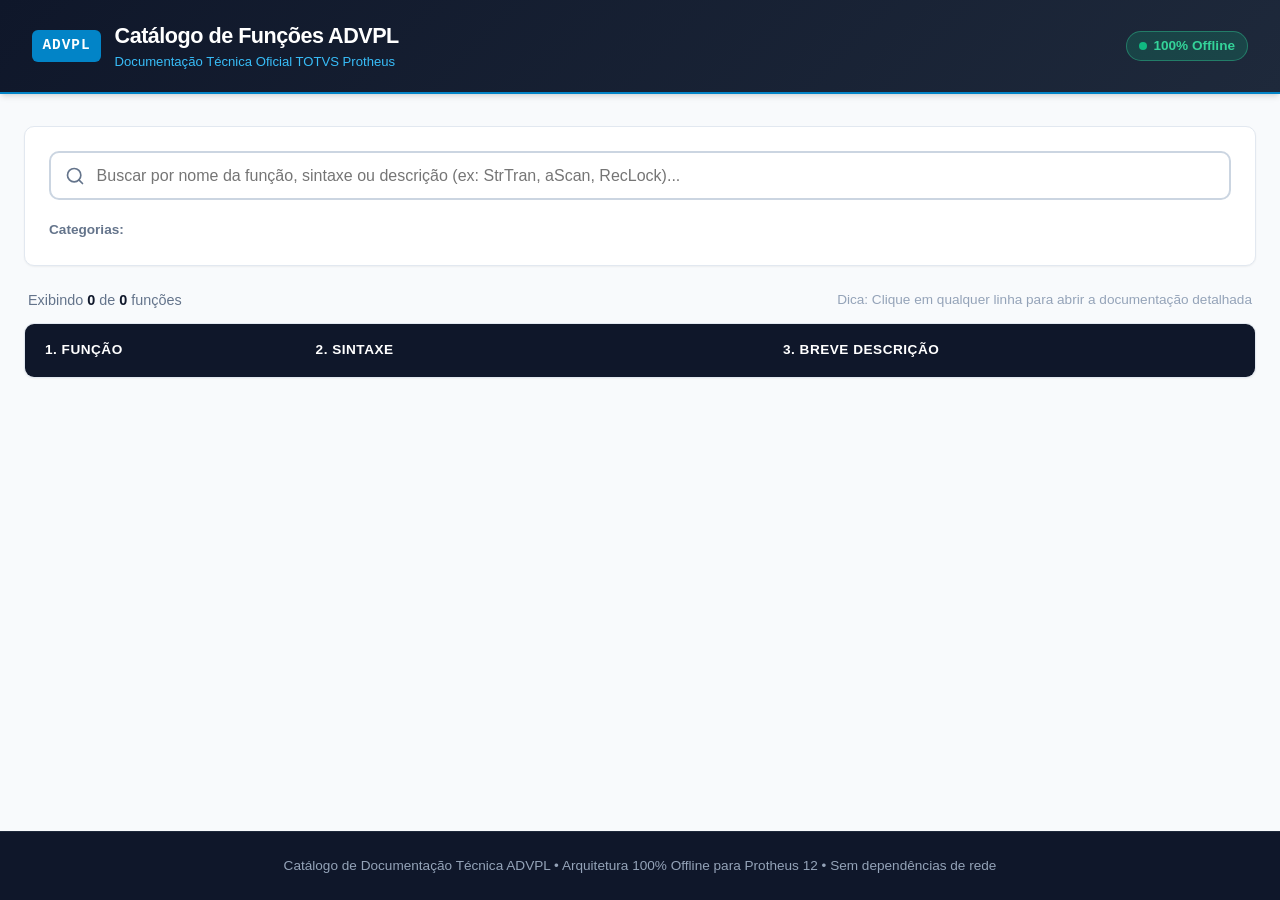
==== index.html @ 6c24a6a2 "adiciona redirecionamento GitHub Pages e lote 3 com 50 funcoes ADVPL (total 150)" ====
<!DOCTYPE html>
<html lang="pt-BR">
  <head>
    <meta charset="UTF-8" />
    <meta http-equiv="refresh" content="0; url=catalogo_advpl/" />
    <title>Catálogo de Funções ADVPL / TOTVS Protheus</title>
  </head>
  <body>
    <p>Redirecionando para o <a href="catalogo_advpl/">Catálogo ADVPL</a>...</p>
  </body>
</html>
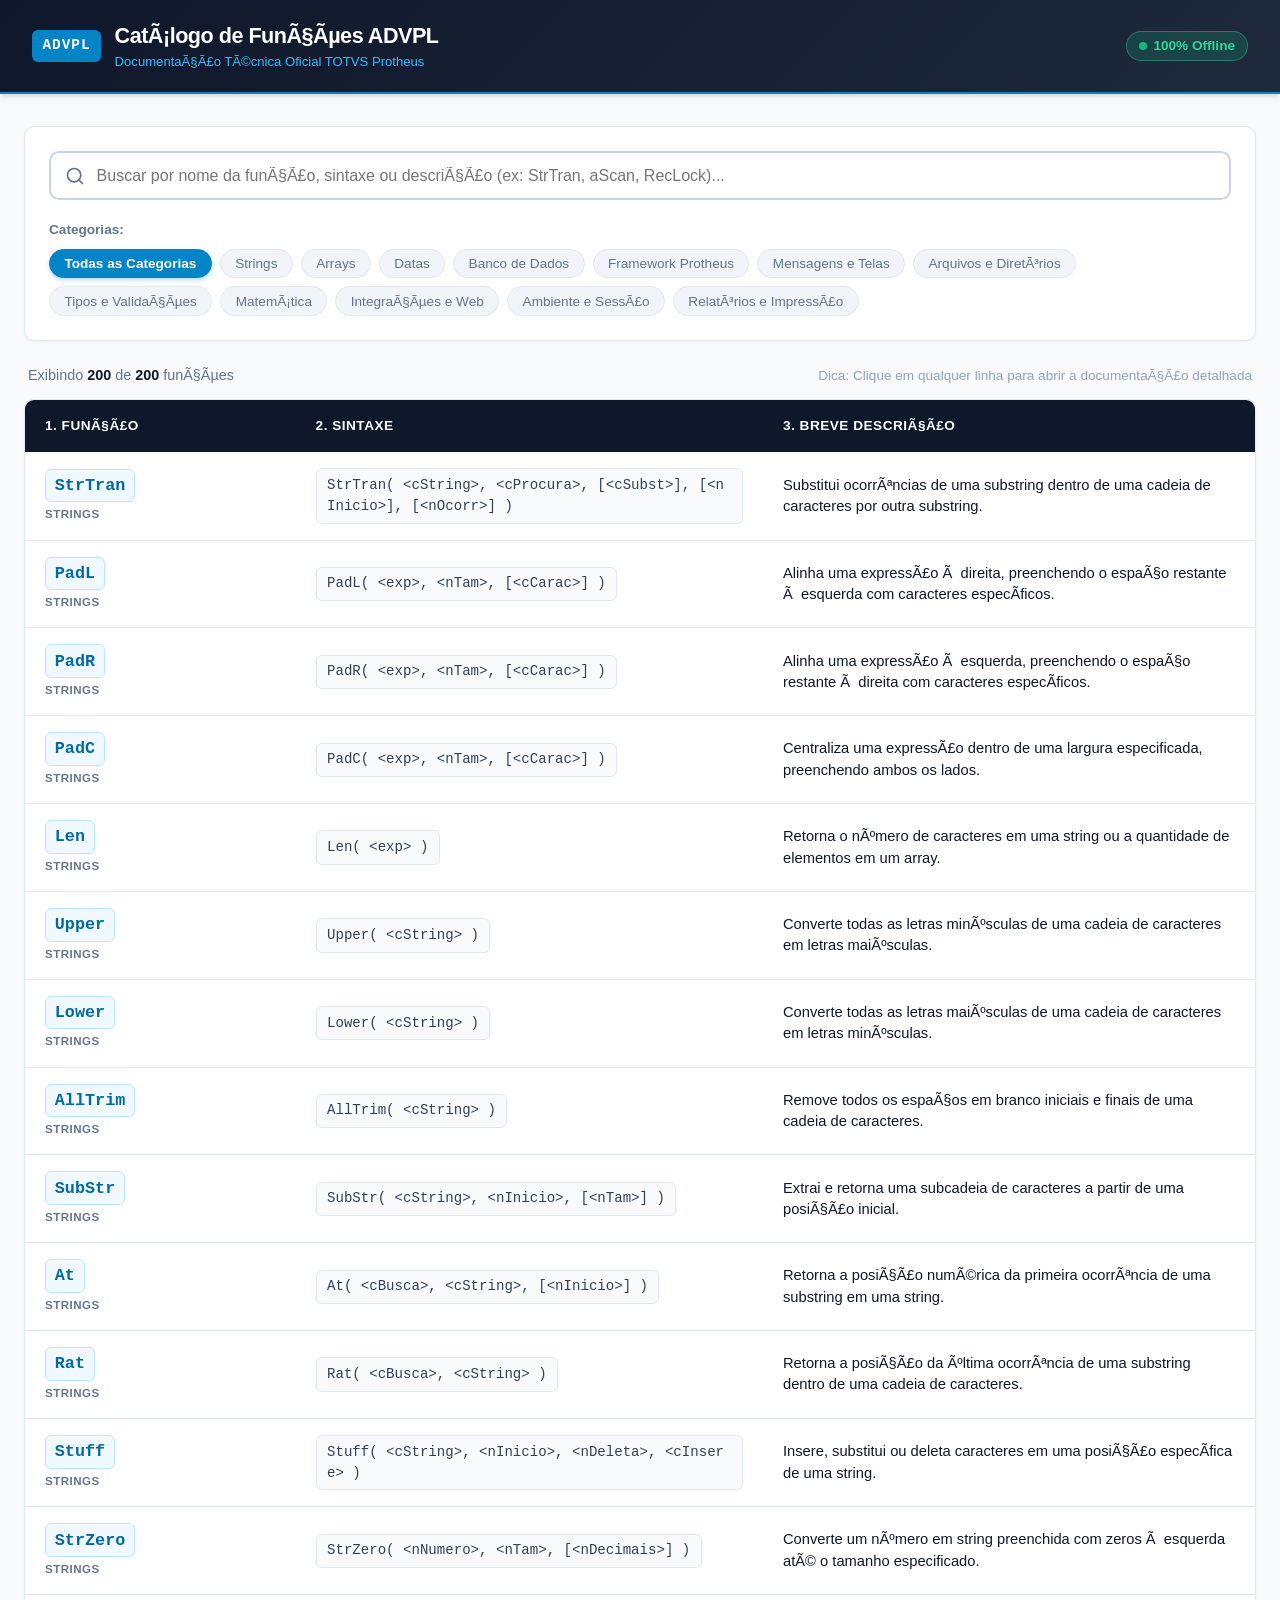
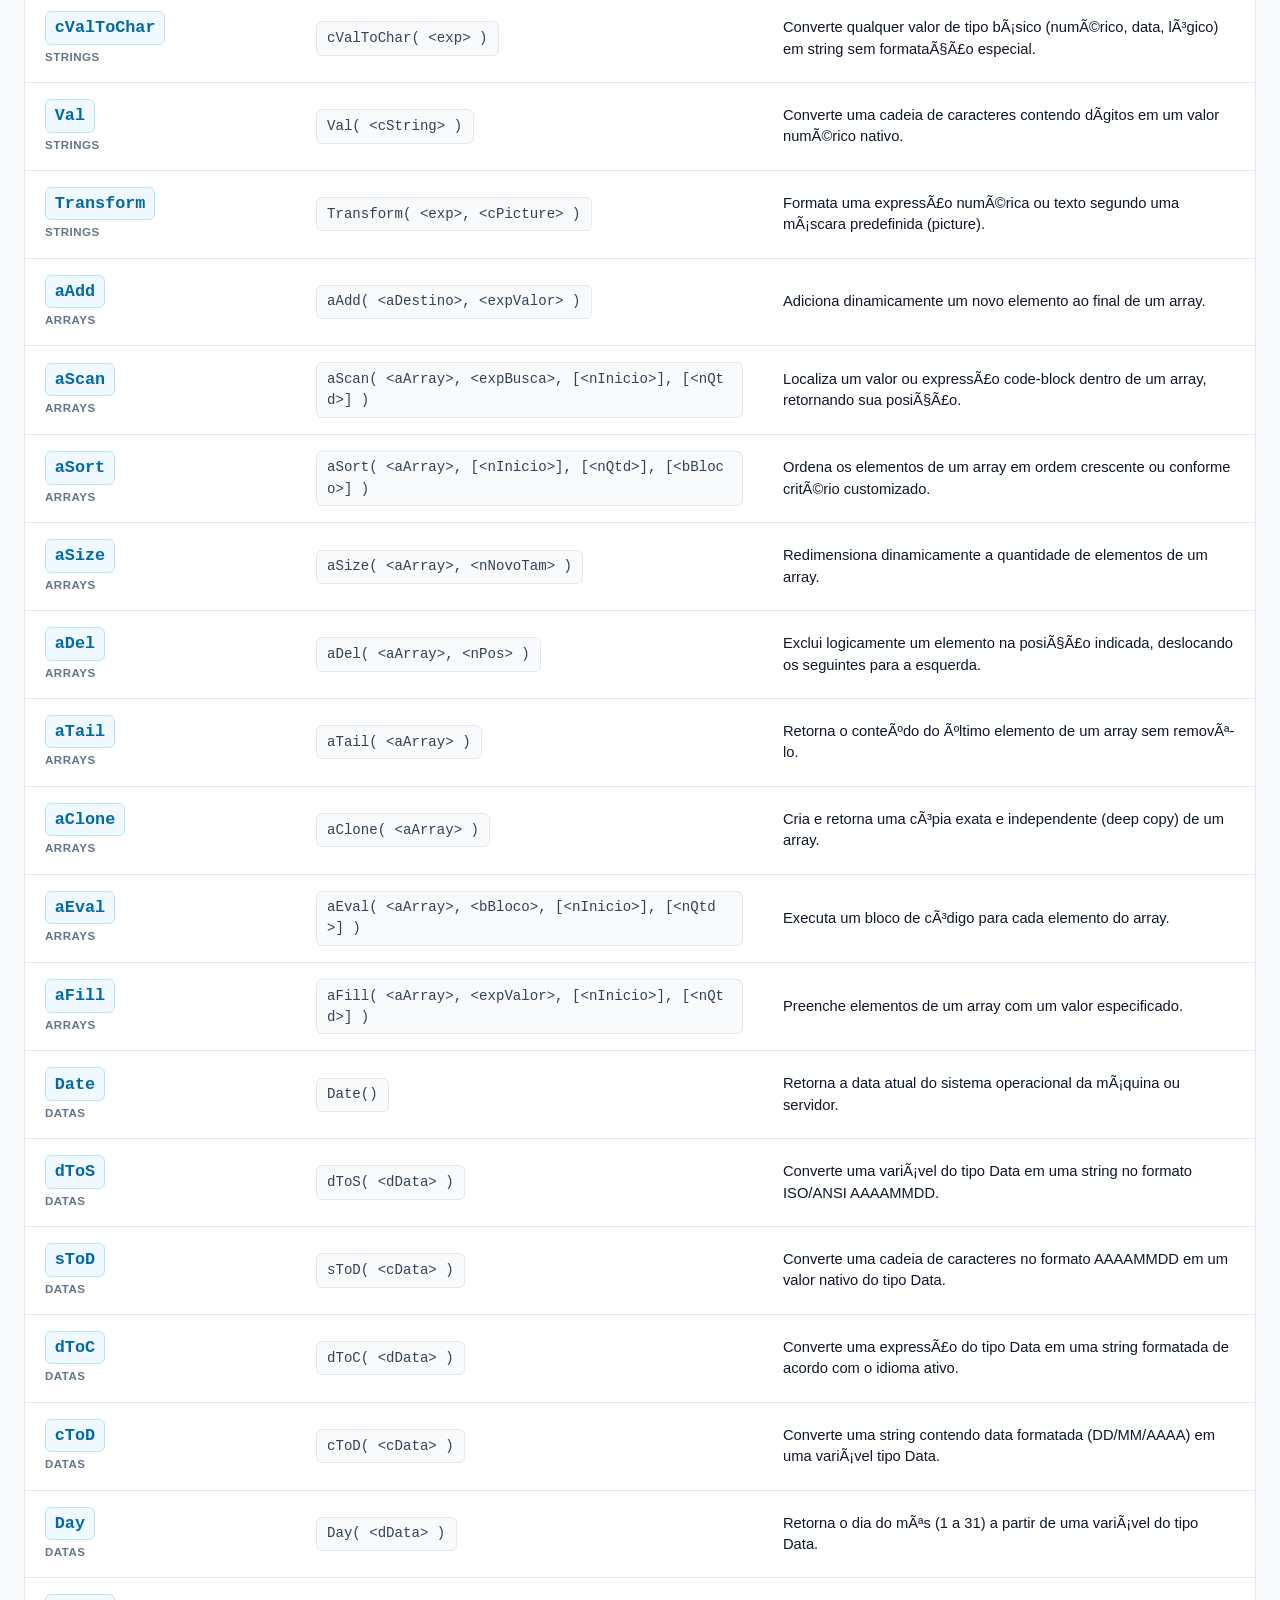
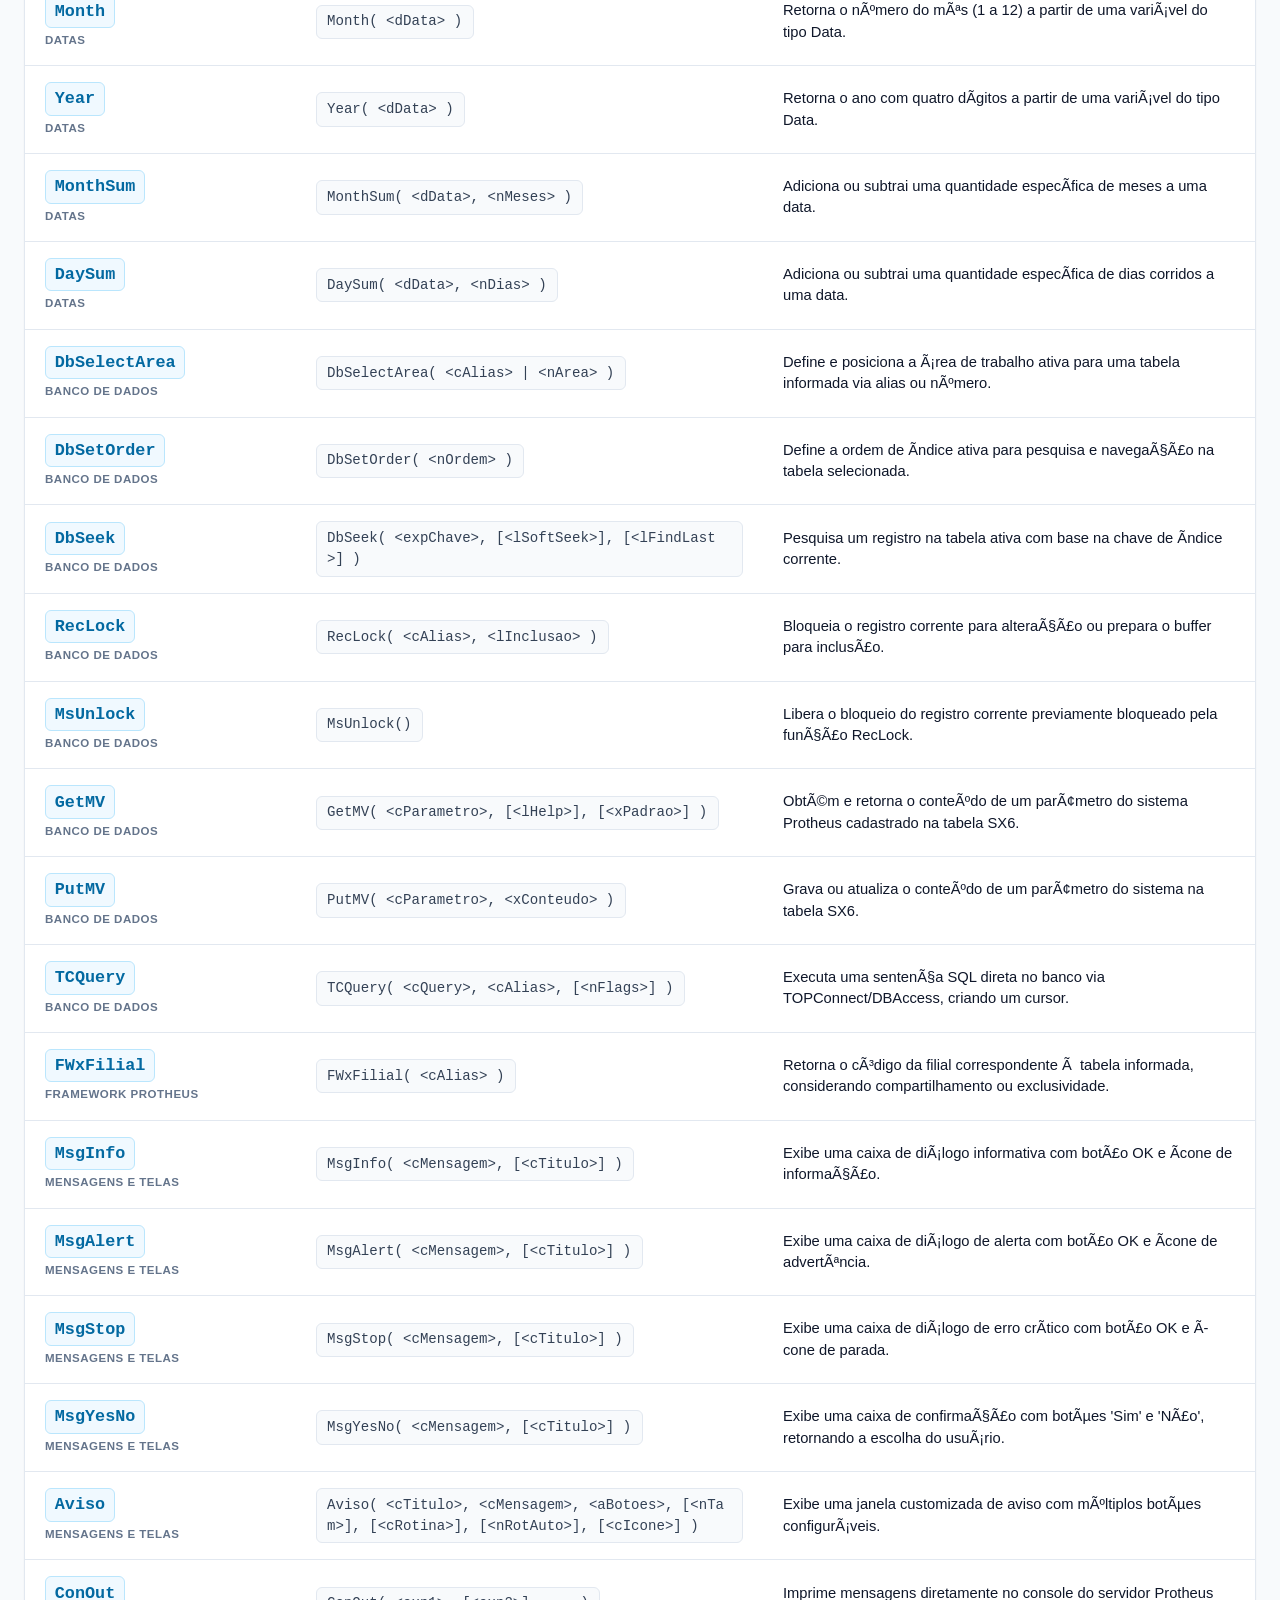
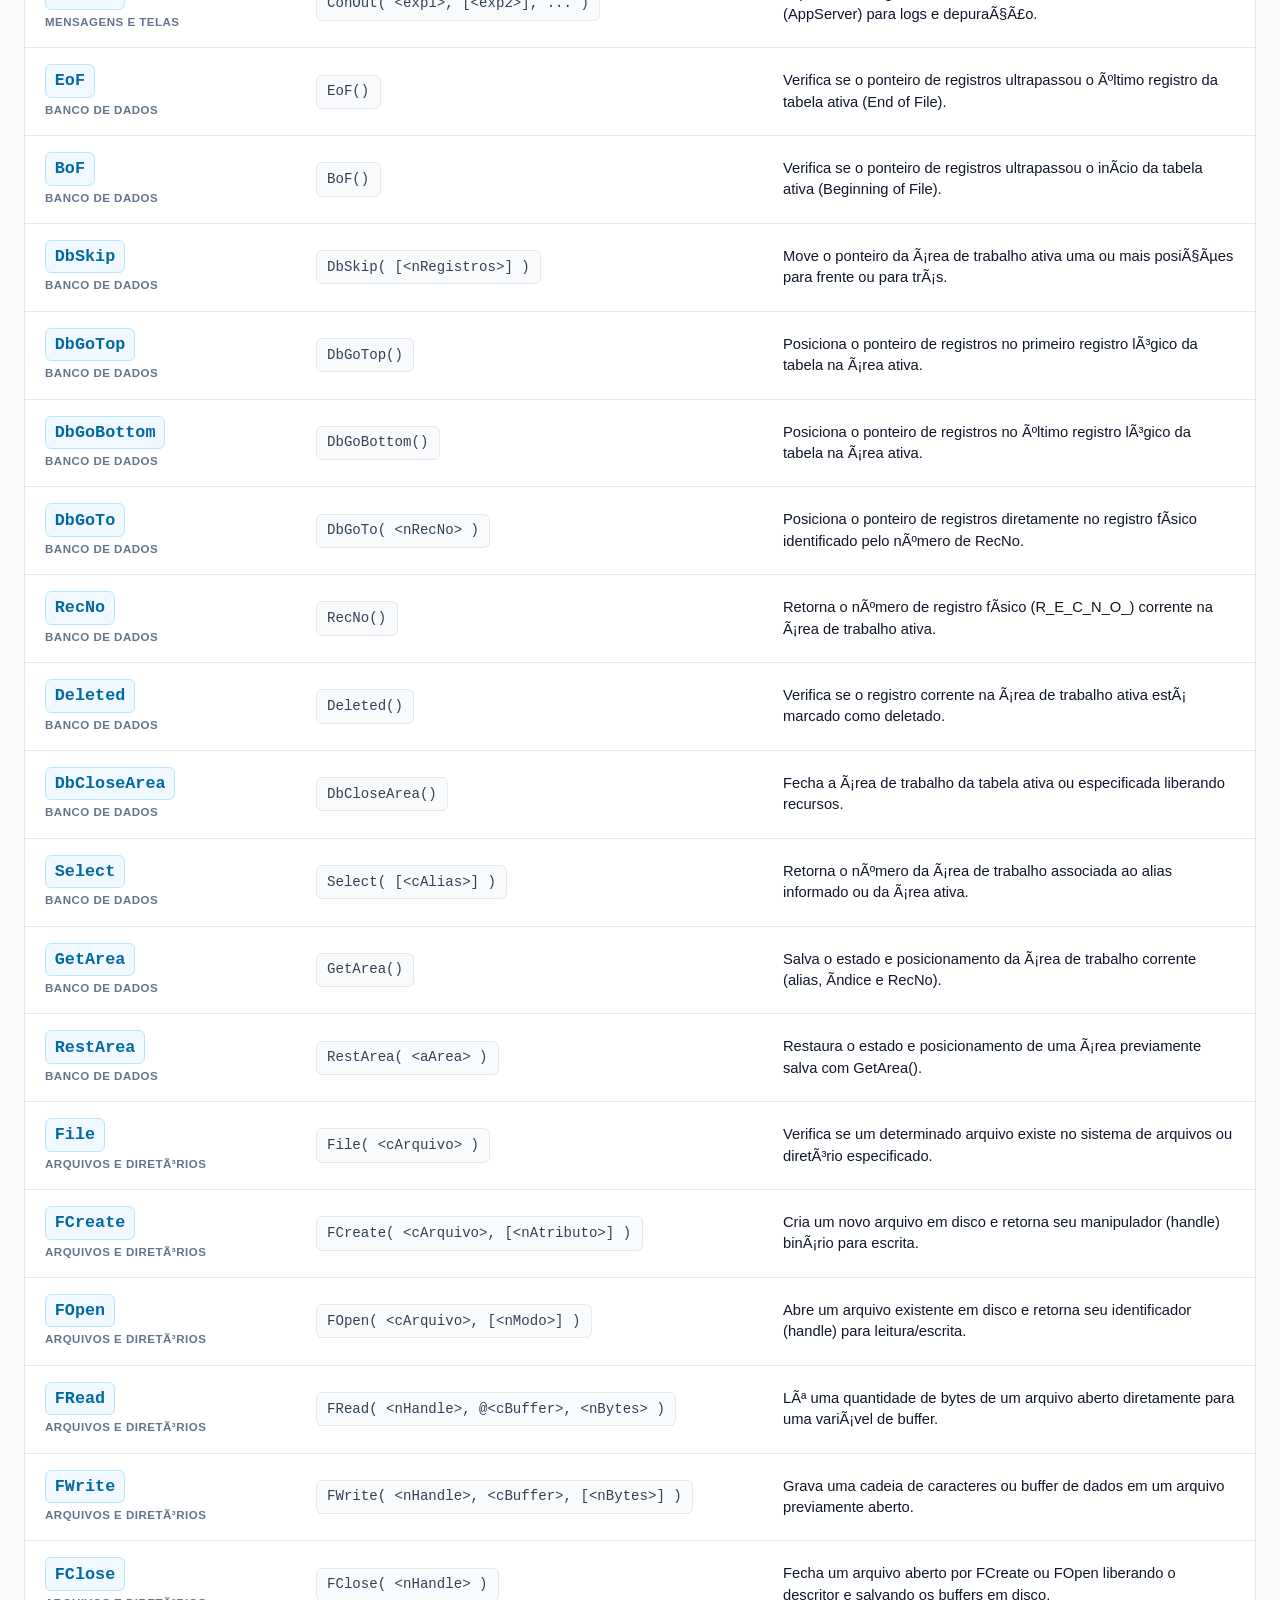
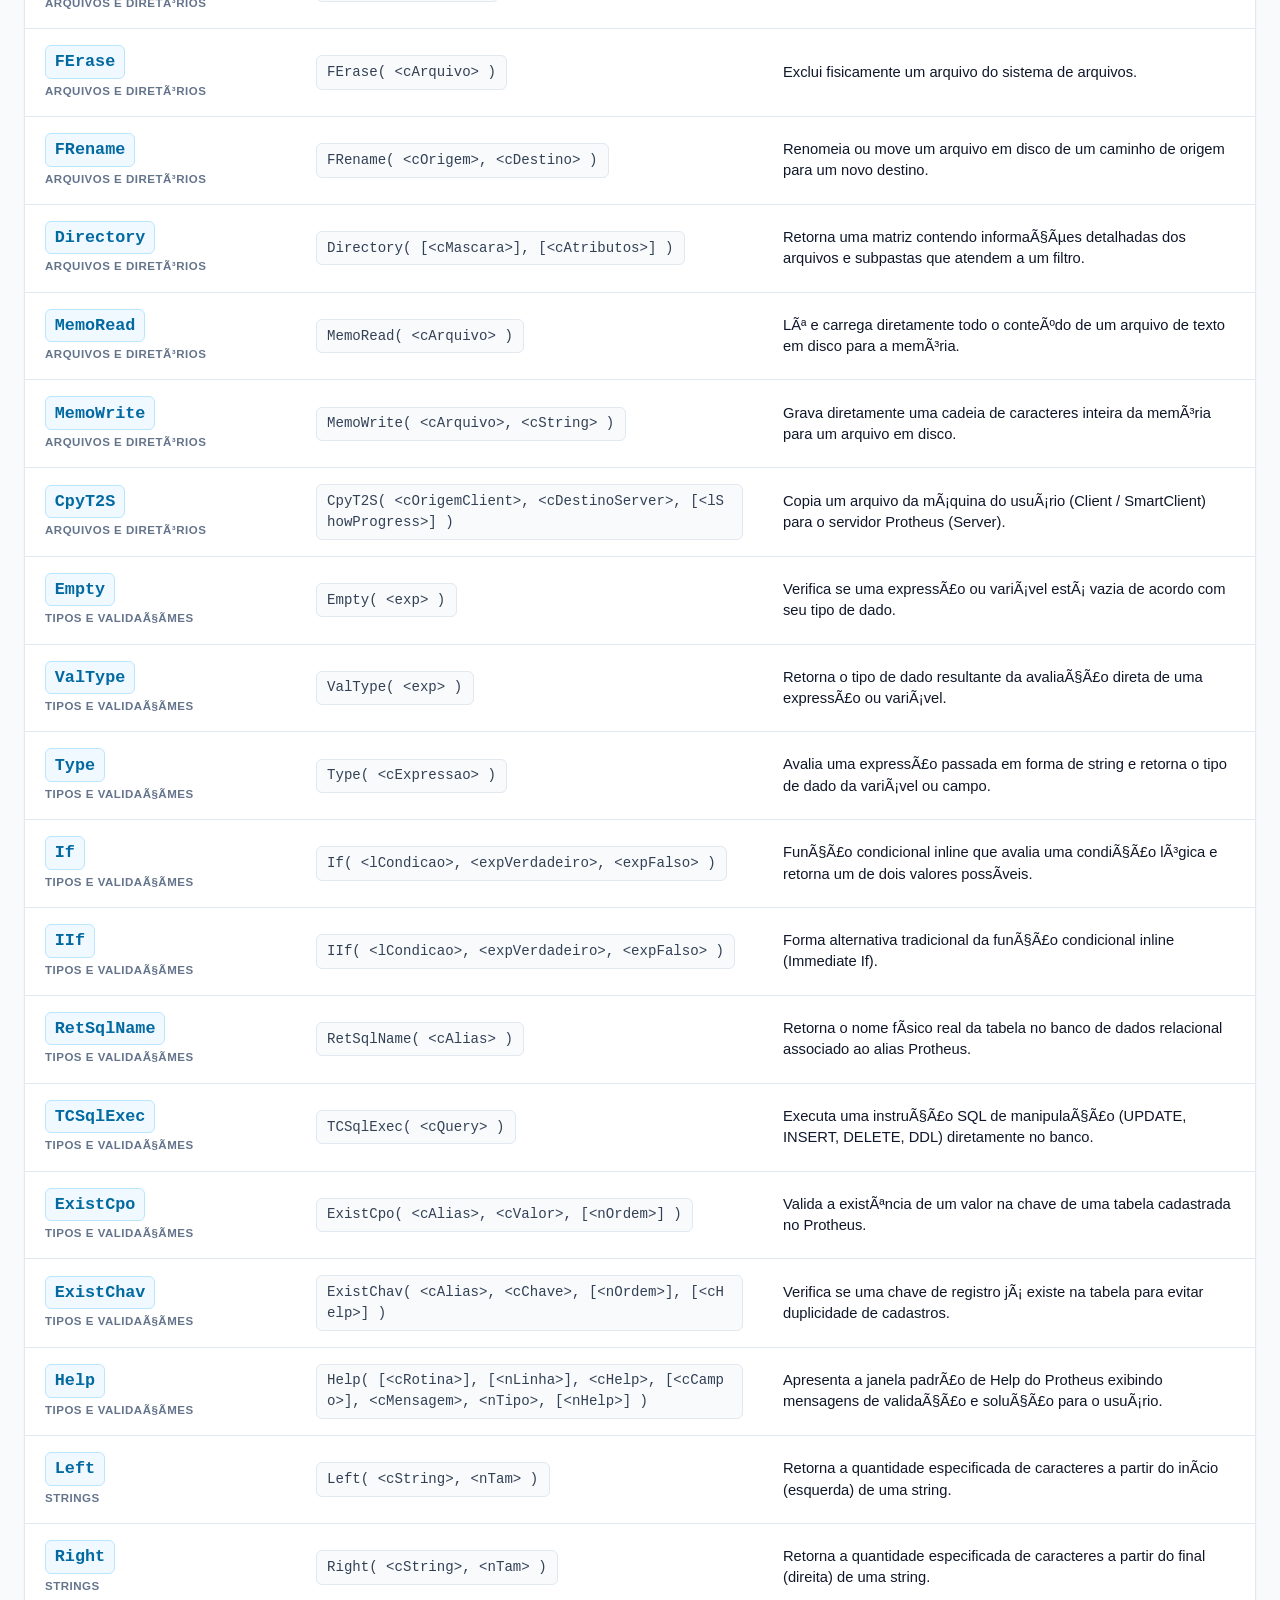
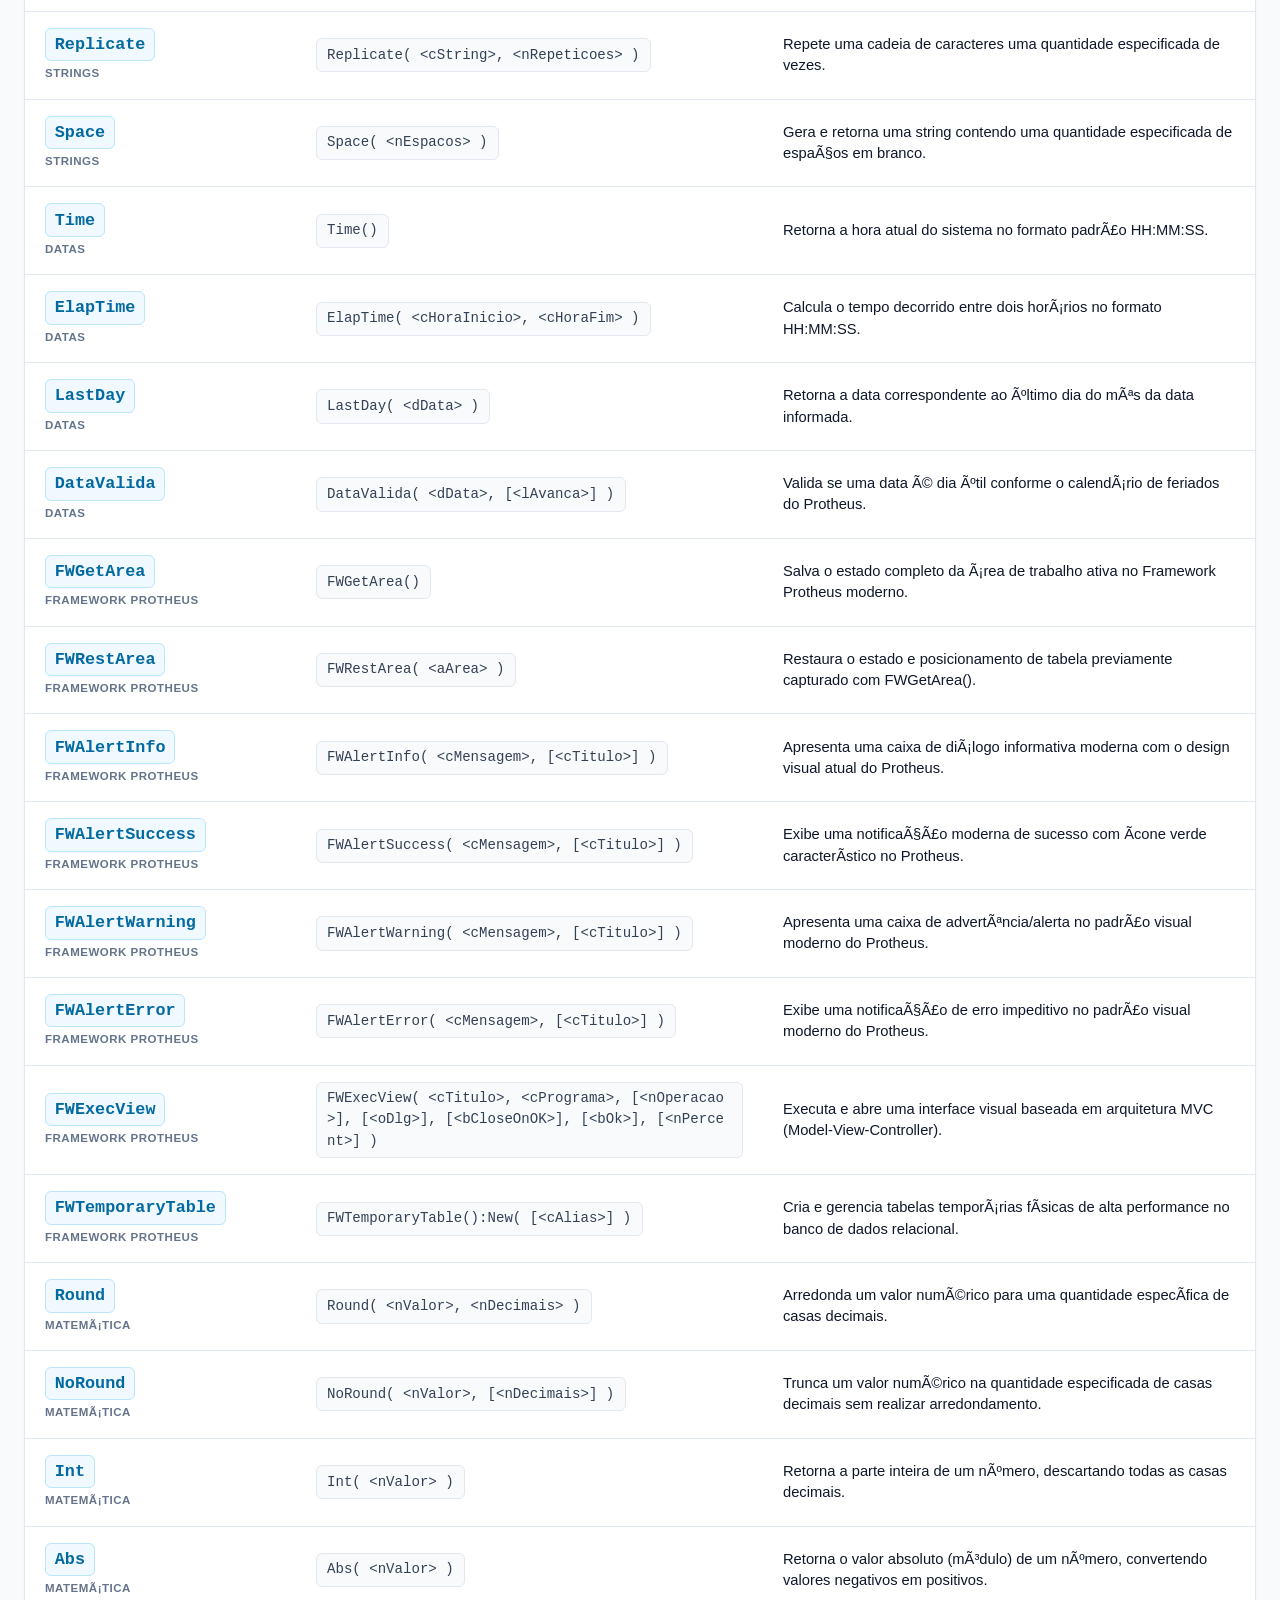
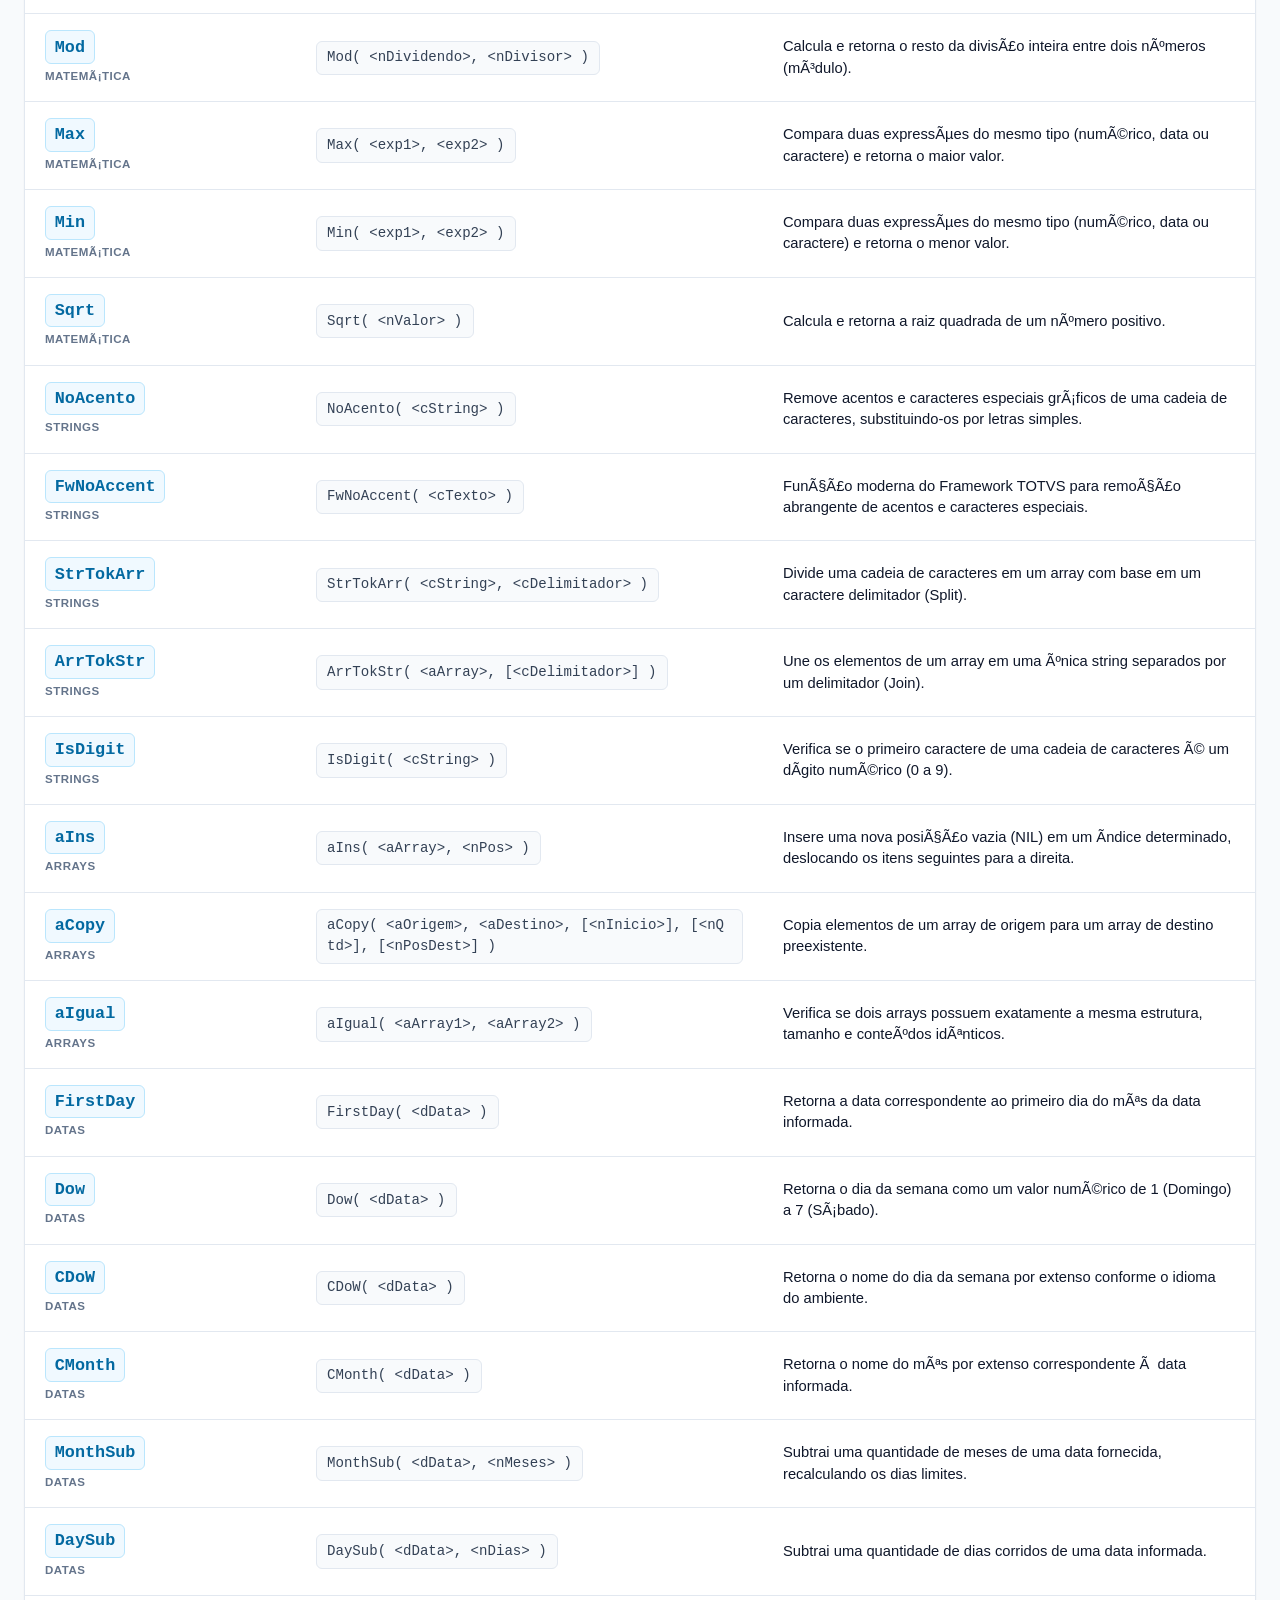
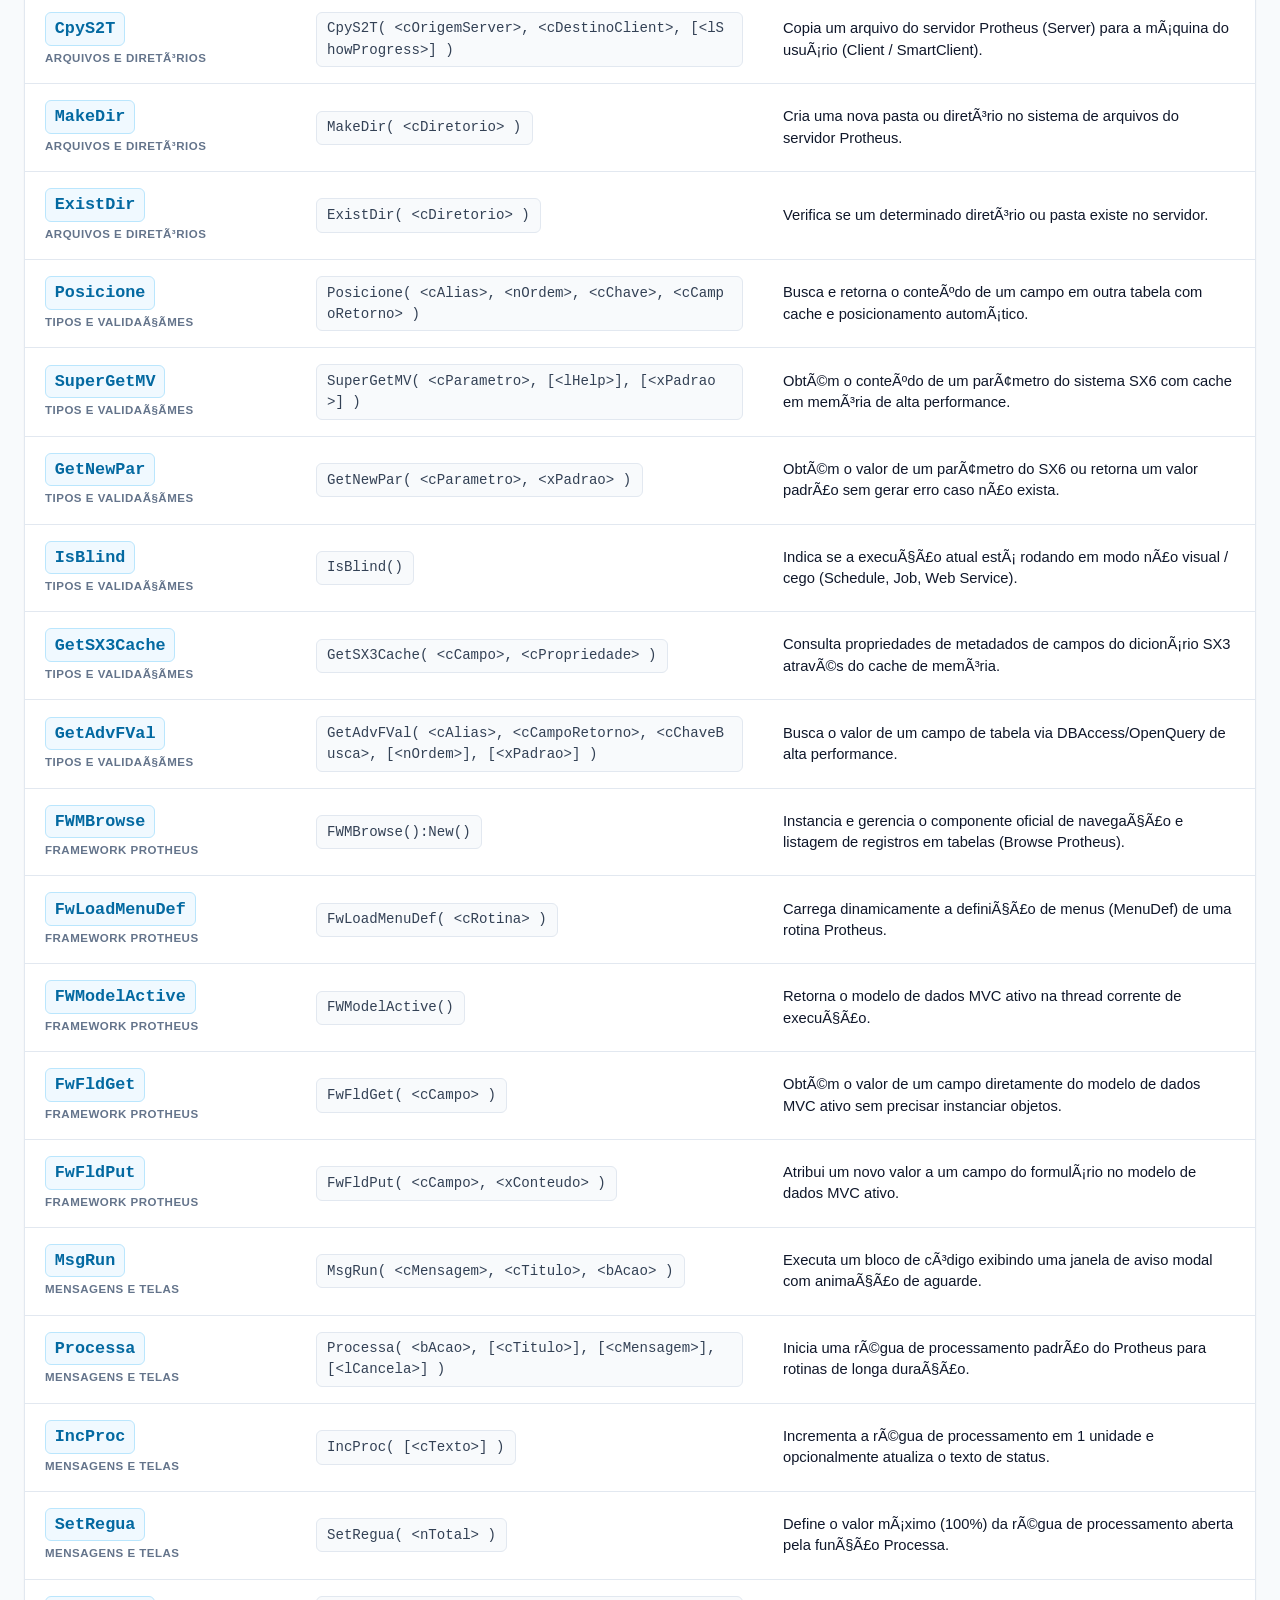
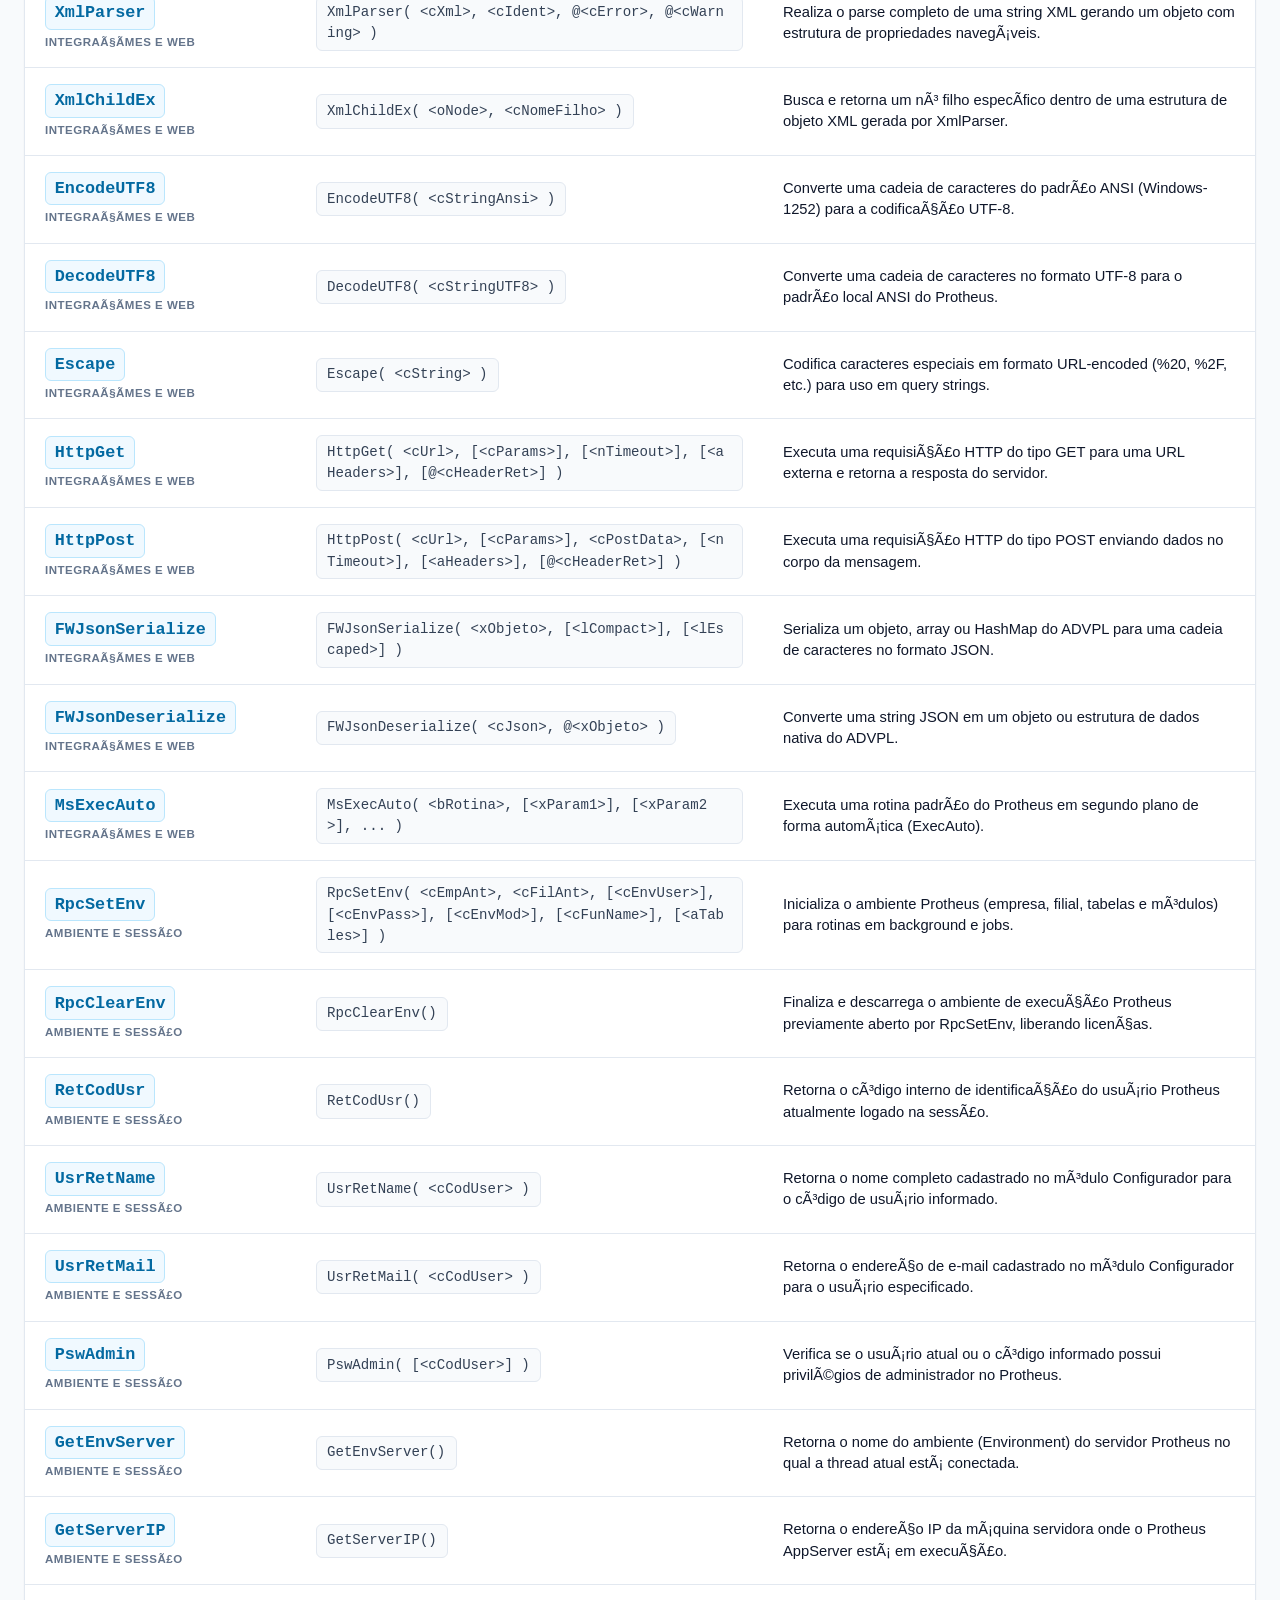
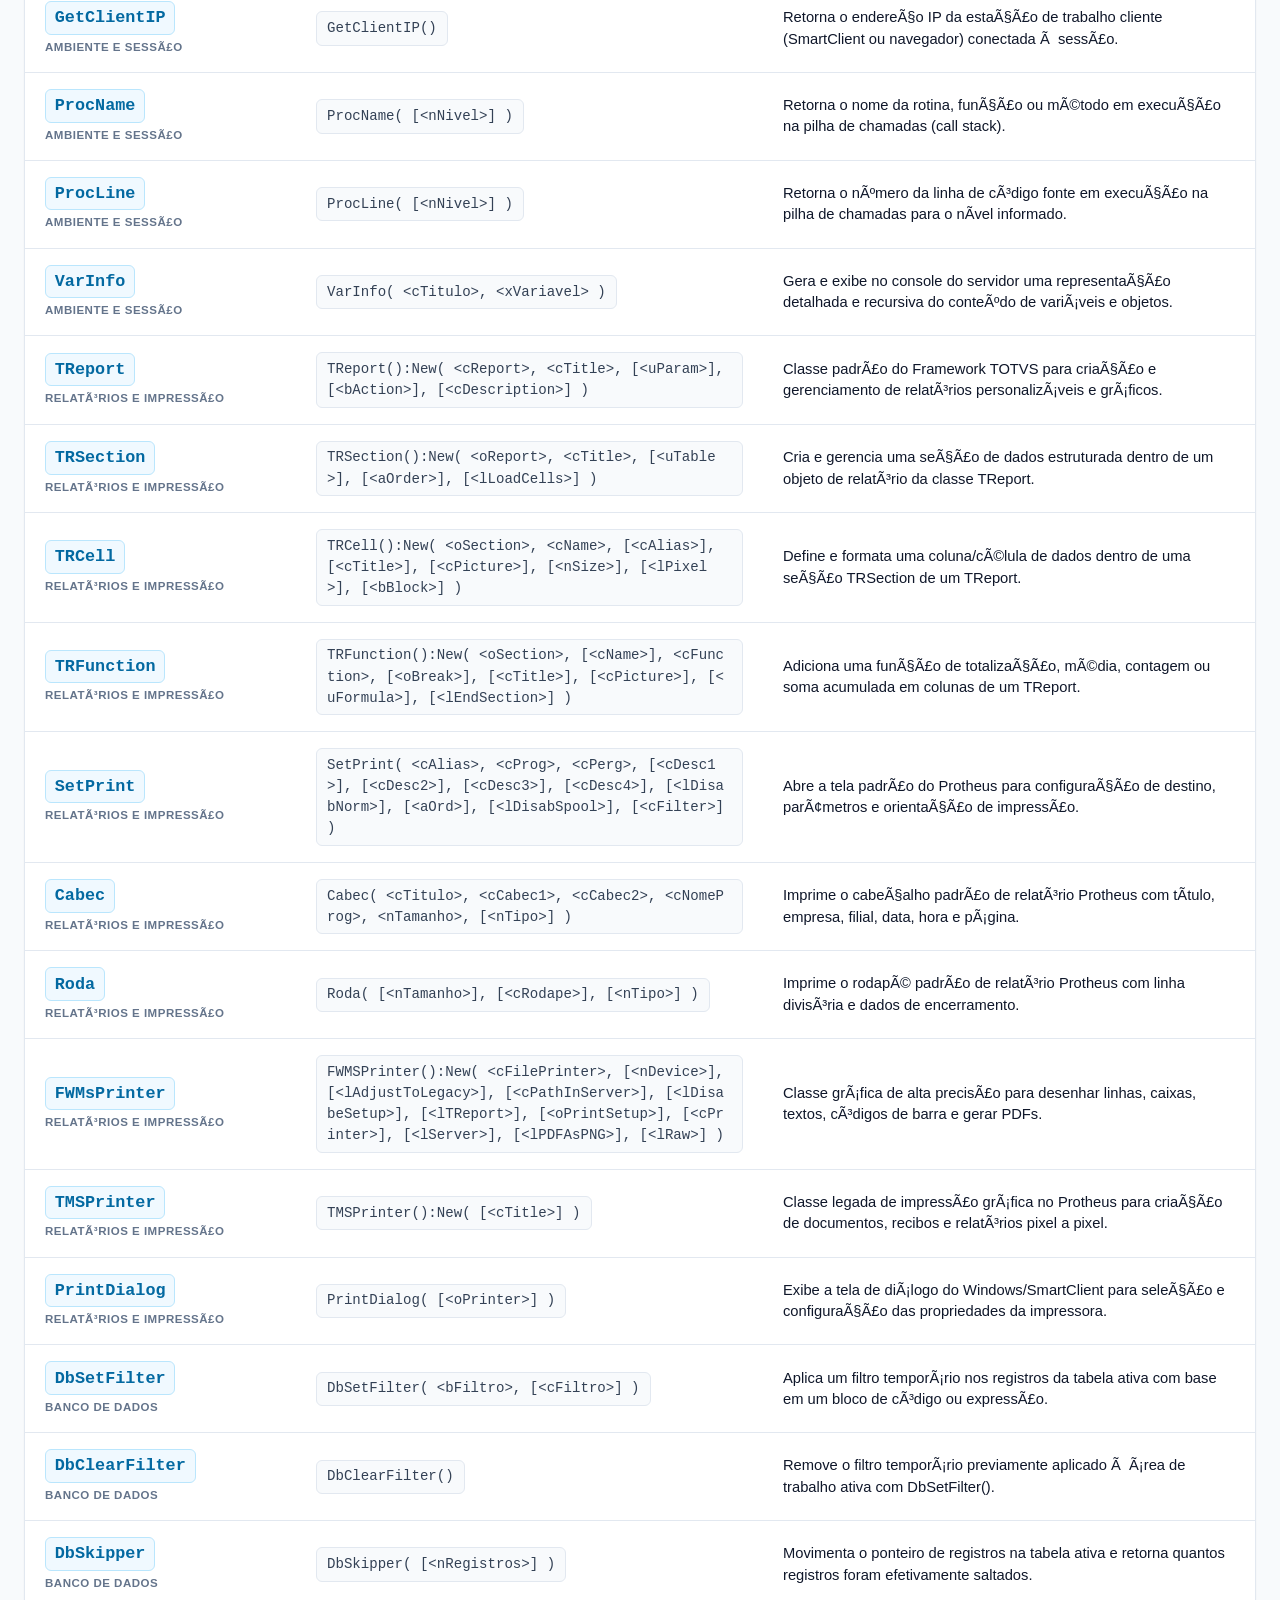
==== commit 11dc310d: "expande catalogo para 200 funcoes ADVPL e ajusta link principal do GitHub Pages" ====
--- a/index.html
+++ b/index.html
@@ -2,10 +2,10 @@
 <html lang="pt-BR">
   <head>
     <meta charset="UTF-8" />
-    <meta http-equiv="refresh" content="0; url=catalogo_advpl/" />
+    <meta http-equiv="refresh" content="0; url=documentacao_advpl.html" />
     <title>Catálogo de Funções ADVPL / TOTVS Protheus</title>
   </head>
   <body>
-    <p>Redirecionando para o <a href="catalogo_advpl/">Catálogo ADVPL</a>...</p>
+    <p>Redirecionando para o <a href="documentacao_advpl.html">Catálogo ADVPL</a>...</p>
   </body>
 </html>
